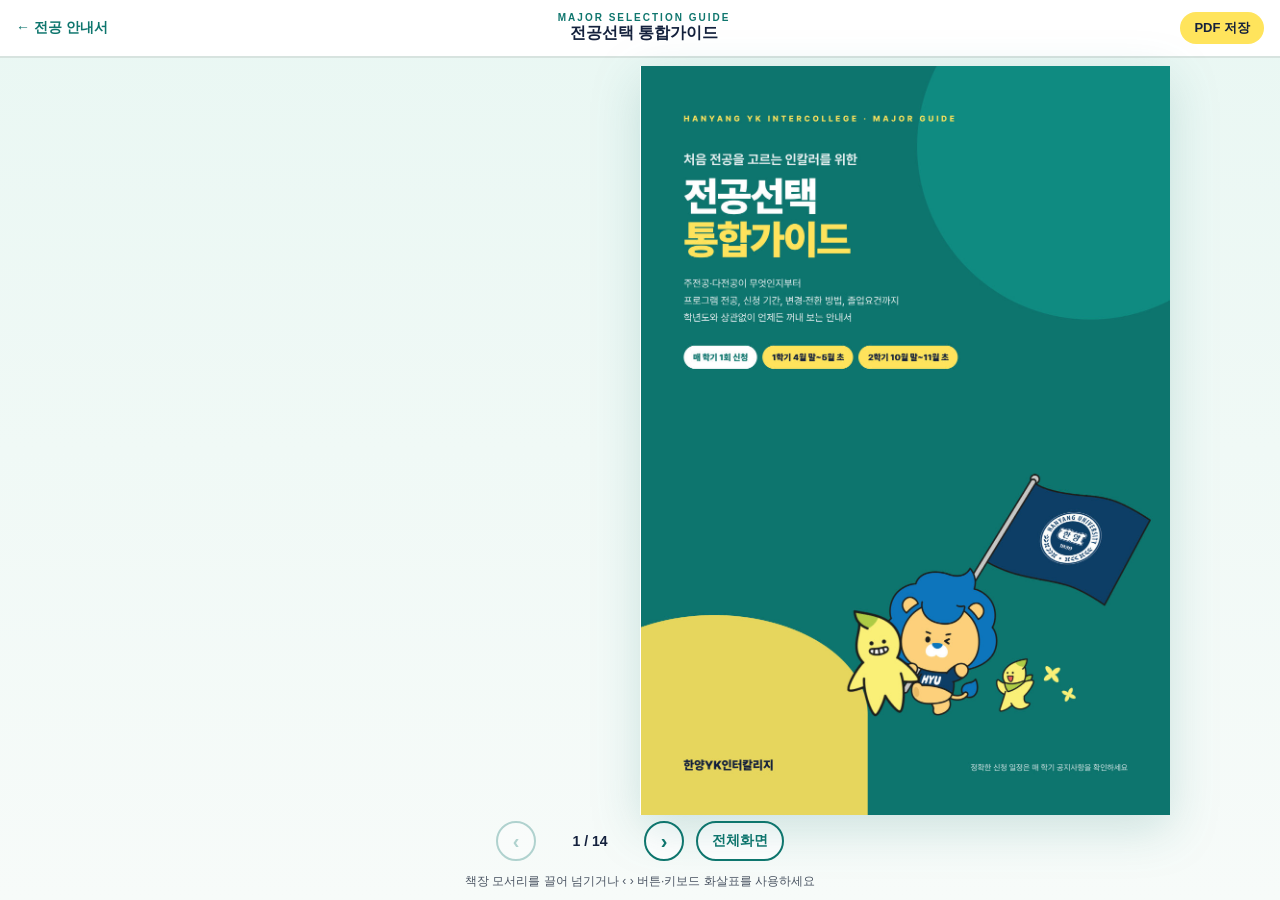
==== guide.html @ 3c484c77 "한양YK인터칼리지 전공 안내서(통합가이드·신청 매뉴얼) 플립북 첫 게시 Co-Authored-By: Claude Opus 5.5 <noreply@anthropic.com>" ====
<!DOCTYPE html>
<html lang="ko">
<head>
<meta charset="UTF-8">
<meta name="viewport" content="width=device-width, initial-scale=1">
<title>전공선택 통합가이드 | 한양YK인터칼리지</title>
<meta property="og:title" content="한양YK인터칼리지 전공선택 통합가이드">
<meta property="og:image" content="books/guide/cover-thumb.jpg">
<link rel="stylesheet" href="assets/viewer.css">
</head>
<body data-dir="books/guide" data-pages="14" data-w="596" data-h="842" data-mode="spread">
  <header class="bar">
    <a class="back" href="./">&larr; 전공 안내서</a>
    <div class="title"><small>MAJOR SELECTION GUIDE</small><b>전공선택 통합가이드</b></div>
    <a class="dl" href="pdf/major-guide.pdf" download>PDF 저장</a>
  </header>
  <main class="stage"><div class="book-wrap"><div class="fit"><div id="book"></div></div></div></main>
  <nav class="ctrl">
    <button id="prev" class="arrow" aria-label="이전 쪽">&#8249;</button>
    <span id="pg">1 / 14</span>
    <button id="next" class="arrow" aria-label="다음 쪽">&#8250;</button>
    <button id="fs">전체화면</button>
  </nav>
  <p class="hint">책장 모서리를 끌어 넘기거나 ‹ › 버튼·키보드 화살표를 사용하세요</p>
  <div class="loading">책을 펼치는 중…</div>
  <script src="assets/page-flip.browser.js"></script>
  <script src="assets/viewer.js"></script>
</body>
</html>
---- assets/viewer.css ----
:root{--ink:#14213D;--teal:#0F766E;--teal2:#14B8A6;--mint:#DDF6EF;--lemon:#FFE45C;--sub:#4B5563}
*{box-sizing:border-box}
html,body{margin:0;height:100%}
body{background:linear-gradient(180deg,#E9F7F3 0%,#F7FBF9 100%) fixed;color:var(--ink);font-family:'Pretendard','Apple SD Gothic Neo','Malgun Gothic',sans-serif;display:flex;flex-direction:column;min-height:100dvh;overflow:hidden}
a{color:inherit}
.bar{display:flex;align-items:center;gap:12px;padding:12px 16px;background:#fff;border-bottom:2px solid #D7E3DF}
.bar .back{text-decoration:none;font-size:14px;font-weight:700;color:var(--teal);white-space:nowrap}
.bar .title{flex:1;min-width:0;text-align:center}
.bar .title small{display:block;font-size:10px;letter-spacing:2px;color:var(--teal);font-weight:800}
.bar .title b{display:block;font-size:16px;white-space:nowrap;overflow:hidden;text-overflow:ellipsis}
.bar .dl{font-size:13px;font-weight:800;text-decoration:none;background:var(--lemon);border-radius:999px;padding:7px 14px;white-space:nowrap}
.stage{flex:1;width:100%;min-width:0;display:flex;align-items:center;justify-content:center;padding:18px 16px 8px;min-height:0}
.book-wrap{width:100%;min-width:0;max-width:1400px;height:calc(100dvh - 150px);display:flex;align-items:center;justify-content:center}
.fit{margin:0 auto;max-width:100%;filter:drop-shadow(0 14px 24px rgba(15,118,110,.18))}
.page{background:#fff;overflow:hidden}
.page img{display:block;width:100%;height:100%;object-fit:contain;user-select:none;-webkit-user-drag:none;pointer-events:none}
.loading{position:absolute;inset:0;display:flex;align-items:center;justify-content:center;color:var(--sub);font-size:14px}
.ctrl{display:flex;align-items:center;justify-content:center;gap:12px;padding:8px 16px 12px}
.ctrl button{appearance:none;border:2px solid var(--teal);background:#fff;color:var(--teal);height:40px;min-width:40px;padding:0 14px;border-radius:999px;font:inherit;font-weight:800;font-size:14px;cursor:pointer}
.ctrl button:hover{background:var(--teal);color:#fff}
.ctrl button:disabled{opacity:.3;cursor:default;background:#fff;color:var(--teal)}
.ctrl .arrow{font-size:20px;line-height:1;padding:0}
.ctrl #pg{min-width:84px;text-align:center;font-variant-numeric:tabular-nums;font-size:14px;font-weight:800}
.hint{margin:0 0 10px;padding:0 16px;text-align:center;font-size:12px;color:var(--sub)}
@media (max-width:600px){.bar .title b{font-size:14px}.bar .dl{padding:5px 10px;font-size:12px}.ctrl{gap:8px}.ctrl #fs{display:none}.book-wrap{height:calc(100dvh - 160px)}}
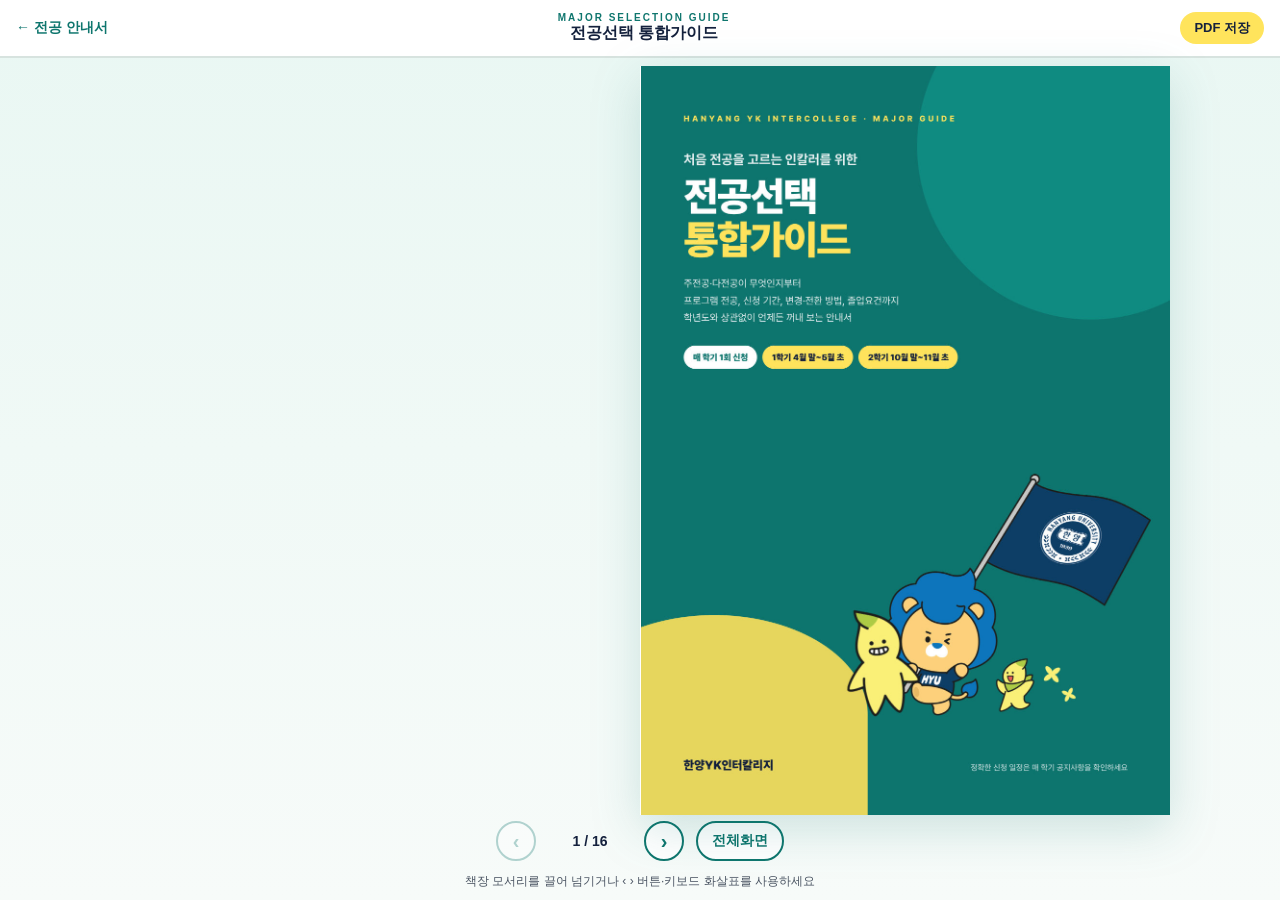
==== commit 2a8d53f1: "인터칼리지 메일 문의 반영: 프로그램 집합 설명·신청화면 안내·FAQ 14문항 추가, 주전공 (일반) 선택 안내 Co-Authored-By: Claude Opus 5.5 <nore" ====
--- a/guide.html
+++ b/guide.html
@@ -8,7 +8,7 @@
 <meta property="og:image" content="books/guide/cover-thumb.jpg">
 <link rel="stylesheet" href="assets/viewer.css">
 </head>
-<body data-dir="books/guide" data-pages="14" data-w="596" data-h="842" data-mode="spread">
+<body data-dir="books/guide" data-pages="16" data-w="596" data-h="842" data-mode="spread">
   <header class="bar">
     <a class="back" href="./">&larr; 전공 안내서</a>
     <div class="title"><small>MAJOR SELECTION GUIDE</small><b>전공선택 통합가이드</b></div>
@@ -17,7 +17,7 @@
   <main class="stage"><div class="book-wrap"><div class="fit"><div id="book"></div></div></div></main>
   <nav class="ctrl">
     <button id="prev" class="arrow" aria-label="이전 쪽">&#8249;</button>
-    <span id="pg">1 / 14</span>
+    <span id="pg">1 / 16</span>
     <button id="next" class="arrow" aria-label="다음 쪽">&#8250;</button>
     <button id="fs">전체화면</button>
   </nav>
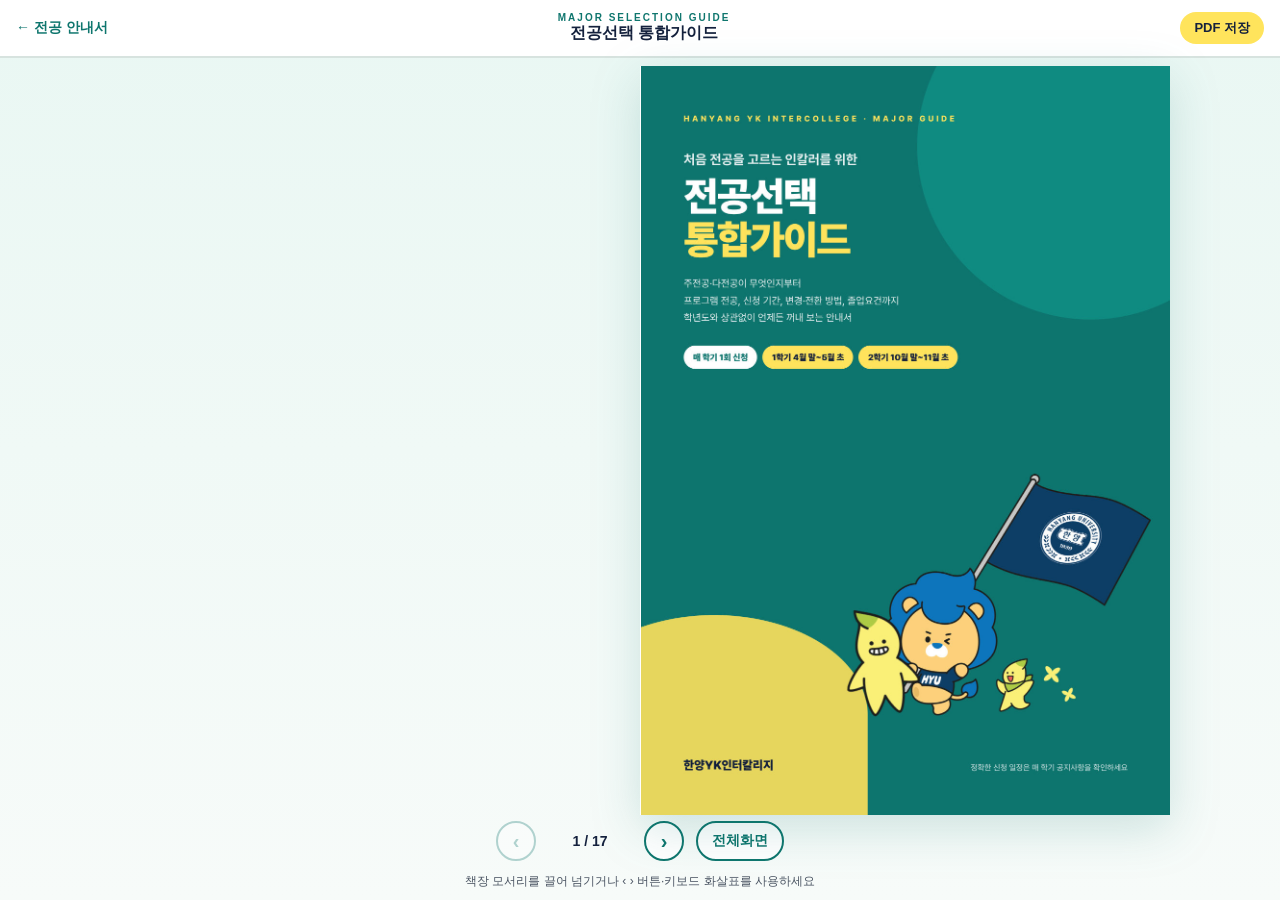
==== commit 4c42215a: "재학생 신청 자격, 17시 마감, 신청 메뉴 2종, TO 공지 안내 반영 Co-Authored-By: Claude Opus 5.5 <noreply@anthropic.com>" ====
--- a/guide.html
+++ b/guide.html
@@ -8,7 +8,7 @@
 <meta property="og:image" content="books/guide/cover-thumb.jpg">
 <link rel="stylesheet" href="assets/viewer.css">
 </head>
-<body data-dir="books/guide" data-pages="16" data-w="596" data-h="842" data-mode="spread">
+<body data-dir="books/guide" data-pages="17" data-w="596" data-h="842" data-mode="spread">
   <header class="bar">
     <a class="back" href="./">&larr; 전공 안내서</a>
     <div class="title"><small>MAJOR SELECTION GUIDE</small><b>전공선택 통합가이드</b></div>
